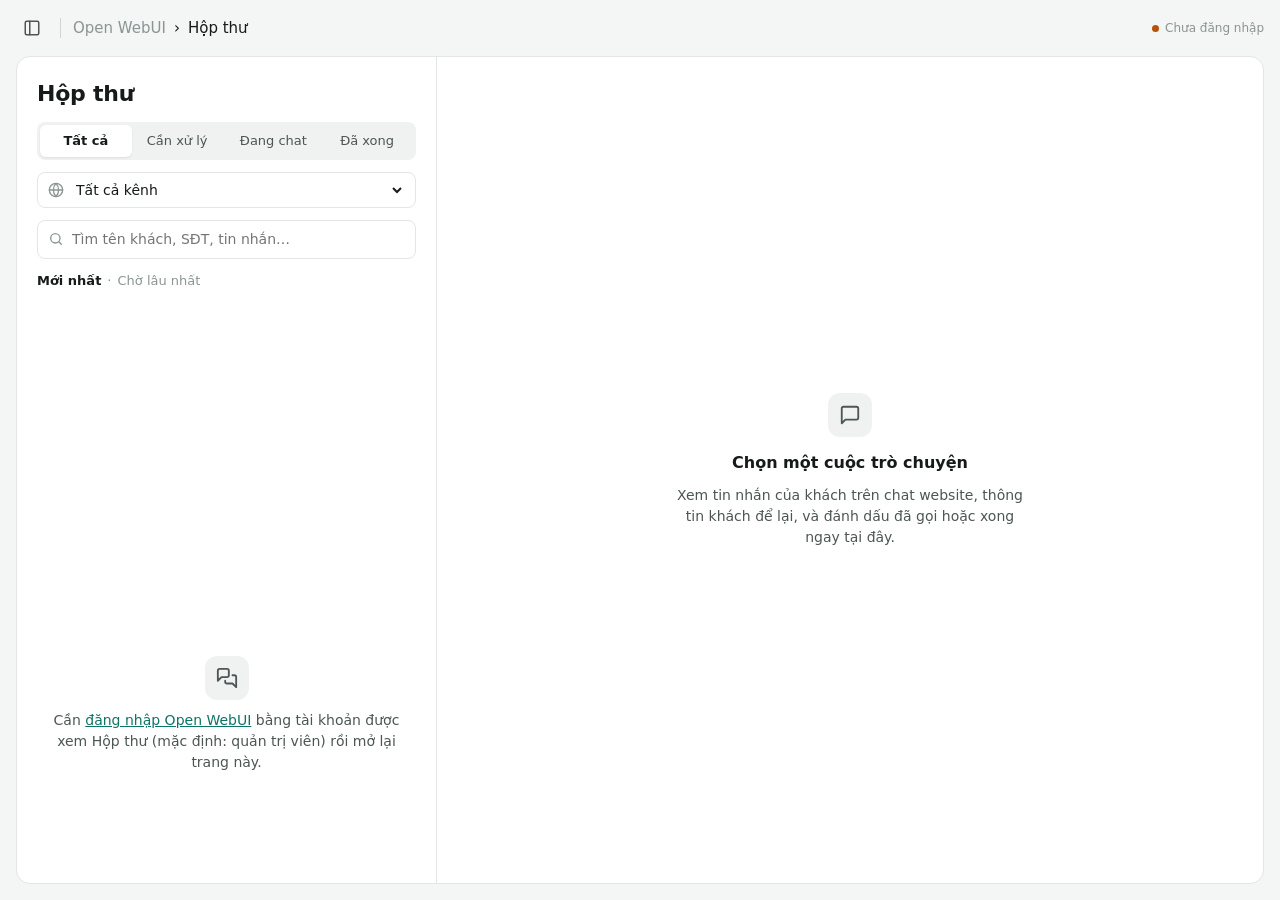
==== static/hop-thu/index.html @ c61198aa "Website chatbot runs inside Open WebUI; Hermes needs no setup The chatbot no longer lives in a Herme" ====
<!doctype html>
<html lang="vi">
<head>
<meta charset="utf-8">
<meta name="viewport" content="width=device-width, initial-scale=1">
<title>Hộp thư · Open WebUI</title>
<link rel="icon" href="/static/favicon.png">
<!--
  Trang Hop thu cho chatbot website (Hermes, skill chatbot-tu-van). Open WebUI phuc vu file nay o
  /static/hop-thu/index.html; cung origin nen lay duoc token dang nhap Open WebUI (localStorage.token).
  Du lieu o backend cqf_openwebui (cung Open WebUI): /api/v1/cqf/inbox/*.
  Khong doc / ghi chat nao cua Open WebUI.
-->
<style>
:root {
  --bg: #f4f5f5; --surface: #ffffff; --raised: #f0f2f2; --line: #e2e6e5; --line-strong: #d0d6d4;
  --ink: #161b1a; --ink-2: #4c5654; --ink-3: #8b9593;
  --accent: #0e7466; --accent-soft: #e3f2ef; --on-accent: #ffffff;
  --warn: #b45309; --warn-soft: #fdf1e3; --bad: #b42318; --bad-soft: #fcebea; --ok: #157f3d; --ok-soft: #e6f4ea;
  --bubble-in: #f0f2f2; --bubble-out: #e3f2ef;
  --r: 8px; --r-lg: 14px;
  --font: ui-sans-serif, system-ui, -apple-system, "Segoe UI", Roboto, "Helvetica Neue", Arial, sans-serif;
  color-scheme: light;
}
:root.dark {
  --bg: #0f1312; --surface: #171c1b; --raised: #1f2625; --line: #29312f; --line-strong: #364140;
  --ink: #e7ecea; --ink-2: #a9b4b1; --ink-3: #75817e;
  --accent: #3cc2ae; --accent-soft: #143a34; --on-accent: #0b1513;
  --warn: #f0a24b; --warn-soft: #3a2a16; --bad: #f2867d; --bad-soft: #3d1d1b; --ok: #5ccb83; --ok-soft: #173322;
  --bubble-in: #1f2625; --bubble-out: #143a34;
  color-scheme: dark;
}
* { box-sizing: border-box; }
html, body { height: 100%; margin: 0; }
body { background: var(--bg); color: var(--ink); font: 14px/1.5 var(--font); display: flex; flex-direction: column; }
button, input, select { font: inherit; color: inherit; }
button { cursor: pointer; }
:focus-visible { outline: 2px solid var(--accent); outline-offset: 1px; }
[hidden] { display: none !important; }
.dview { display: flex; flex-direction: column; flex: 1; min-height: 0; }
.sr { position: absolute; width: 1px; height: 1px; overflow: hidden; clip: rect(0 0 0 0); }

/* thanh tren */
.top { display: flex; align-items: center; gap: 12px; padding: 12px max(16px, env(safe-area-inset-right)) 12px max(16px, env(safe-area-inset-left)); }
.icon-btn { display: inline-grid; place-items: center; width: 32px; height: 32px; border-radius: var(--r); border: 0; background: transparent; color: var(--ink-2); text-decoration: none; }
.icon-btn:hover { background: var(--raised); color: var(--ink); }
.crumb { display: flex; align-items: center; gap: 8px; font-size: 15px; min-width: 0; white-space: nowrap; }
@media (max-width: 480px) { .live span { display: none; } }
.crumb a { color: var(--ink-3); text-decoration: none; }
.crumb a:hover { color: var(--ink); }
.crumb b { font-weight: 500; }
.sep { width: 1px; height: 20px; background: var(--line-strong); }
.top .spacer { flex: 1; }
.live { display: flex; align-items: center; gap: 6px; font-size: 12px; color: var(--ink-3); font-variant-numeric: tabular-nums; }
.live i { width: 7px; height: 7px; border-radius: 50%; background: var(--ok); }
.live.off i { background: var(--warn); }

/* khung 2 cot */
.shell { flex: 1; min-height: 0; margin: 0 max(16px, env(safe-area-inset-right)) max(16px, env(safe-area-inset-bottom)) max(16px, env(safe-area-inset-left));
  display: grid; grid-template-columns: minmax(300px, 420px) minmax(0, 1fr); background: var(--surface); border: 1px solid var(--line); border-radius: var(--r-lg); overflow: hidden; }
.list-pane { display: flex; flex-direction: column; min-height: 0; border-right: 1px solid var(--line); }
.list-head { display: flex; flex-direction: column; gap: 12px; padding: 20px 20px 8px; }
.list-title { display: flex; align-items: center; justify-content: space-between; gap: 8px; }
.list-title h1 { margin: 0; font-size: 22px; font-weight: 700; letter-spacing: -0.01em; }
.tabs { display: grid; grid-auto-flow: column; grid-auto-columns: 1fr; gap: 2px; padding: 3px; background: var(--raised); border-radius: var(--r); }
.tab { border: 0; background: transparent; padding: 6px 4px; border-radius: 6px; color: var(--ink-2); font-size: 13px; display: inline-flex; align-items: center; justify-content: center; gap: 5px; white-space: nowrap; }
.tab[aria-selected="true"] { background: var(--surface); color: var(--ink); font-weight: 600; box-shadow: 0 1px 2px rgba(0,0,0,.08); }
.tab .n { font-size: 11px; font-weight: 600; font-variant-numeric: tabular-nums; color: var(--ink-3); }
.tab .n.hot { color: var(--on-accent); background: var(--warn); padding: 0 5px; border-radius: 999px; }
.field { display: flex; align-items: center; gap: 8px; border: 1px solid var(--line); border-radius: var(--r); padding: 0 10px; background: var(--surface); }
.field:focus-within { border-color: var(--accent); }
.field input, .field select { flex: 1; min-width: 0; border: 0; background: transparent; padding: 8px 0; outline: none; }
.field svg { color: var(--ink-3); flex: none; }
.sortrow { display: flex; align-items: center; gap: 6px; font-size: 13px; color: var(--ink-3); padding: 4px 20px 8px; }
.sortrow button { border: 0; background: none; padding: 0; color: var(--ink-3); }
.sortrow button[aria-pressed="true"] { color: var(--ink); font-weight: 600; }
.sortrow .count { margin-left: auto; font-variant-numeric: tabular-nums; }

.items { list-style: none; margin: 0; padding: 0 8px 8px; overflow-y: auto; flex: 1; min-height: 0; }
.item { display: grid; grid-template-columns: 40px minmax(0, 1fr); gap: 10px; padding: 10px 12px; border-radius: var(--r); cursor: pointer; position: relative; }
.item:hover { background: var(--raised); }
.item[aria-selected="true"] { background: var(--accent-soft); }
.avatar { width: 40px; height: 40px; border-radius: 50%; display: grid; place-items: center; font-weight: 600; color: var(--ink-2); background: var(--raised); position: relative; }
.item[aria-selected="true"] .avatar { background: var(--surface); }
.avatar .ch { position: absolute; right: -2px; bottom: -2px; width: 16px; height: 16px; border-radius: 50%; display: grid; place-items: center; background: var(--accent); color: #fff; border: 2px solid var(--surface); }
.avatar .ch svg { width: 9px; height: 9px; }
.row1 { display: flex; align-items: baseline; gap: 8px; min-width: 0; }
.name { font-weight: 500; min-width: 0; overflow: hidden; text-overflow: ellipsis; white-space: nowrap; }
.item.unread .name { font-weight: 700; }
.when { margin-left: auto; font-size: 12px; color: var(--ink-3); white-space: nowrap; font-variant-numeric: tabular-nums; }
.snippet { font-size: 13px; color: var(--ink-2); overflow: hidden; text-overflow: ellipsis; white-space: nowrap; }
.item.unread .snippet { color: var(--ink); }
.chips { display: flex; gap: 6px; margin-top: 4px; flex-wrap: wrap; }
.chip { font-size: 11px; font-weight: 600; padding: 0 7px; border-radius: 999px; line-height: 18px; white-space: nowrap; }
.c-warn { background: var(--warn-soft); color: var(--warn); }
.c-acc { background: var(--accent-soft); color: var(--accent); }
.c-ok { background: var(--ok-soft); color: var(--ok); }
.c-bad { background: var(--bad-soft); color: var(--bad); }
.c-muted { background: var(--raised); color: var(--ink-2); }
.dot { position: absolute; right: 12px; bottom: 14px; width: 8px; height: 8px; border-radius: 50%; background: var(--accent); }

.empty { display: flex; flex-direction: column; align-items: center; justify-content: center; text-align: center; gap: 10px; padding: 48px 24px; color: var(--ink-2); flex: 1; }
.empty .ico { width: 44px; height: 44px; border-radius: 12px; display: grid; place-items: center; background: var(--raised); color: var(--ink-2); }
.empty h2 { margin: 4px 0 0; font-size: 16px; font-weight: 600; color: var(--ink); }
.empty p { margin: 0; max-width: 40ch; }
.empty a { color: var(--accent); }

/* cot phai */
.detail { display: flex; flex-direction: column; min-width: 0; min-height: 0; }
.d-head { display: flex; align-items: center; gap: 12px; padding: 14px 20px; border-bottom: 1px solid var(--line); flex-wrap: wrap; }
.d-head .back { display: none; }
.d-who { display: flex; flex-direction: column; min-width: 0; flex: 1; }
.d-who b { font-size: 16px; overflow: hidden; text-overflow: ellipsis; white-space: nowrap; }
.d-who span { font-size: 12.5px; color: var(--ink-3); }
.d-actions { display: flex; gap: 6px; flex-wrap: wrap; align-items: center; }
.btn { border: 1px solid var(--line-strong); background: var(--surface); padding: 6px 12px; border-radius: var(--r); font-size: 13px; font-weight: 600; display: inline-flex; align-items: center; gap: 6px; text-decoration: none; color: var(--ink); }
.btn:hover { background: var(--raised); }
.btn.primary { background: var(--accent); border-color: var(--accent); color: var(--on-accent); }
.btn.primary:hover { filter: brightness(1.05); }
.btn:disabled { opacity: .55; cursor: default; }
.d-body { flex: 1; min-height: 0; display: grid; grid-template-columns: minmax(0, 1fr) 280px; }
.thread { overflow-y: auto; padding: 20px; display: flex; flex-direction: column; gap: 10px; min-height: 0; }
.day { align-self: center; font-size: 11.5px; color: var(--ink-3); padding: 2px 10px; background: var(--raised); border-radius: 999px; margin: 6px 0; }
.msg { max-width: 72%; display: flex; flex-direction: column; gap: 2px; }
.msg .meta { font-size: 11.5px; color: var(--ink-3); }
.msg .text { padding: 8px 12px; border-radius: 12px; white-space: pre-wrap; overflow-wrap: anywhere; }
.msg.in { align-self: flex-start; }
.msg.in .text { background: var(--bubble-in); border-top-left-radius: 4px; }
.msg.out { align-self: flex-end; align-items: flex-end; }
.msg.out .text { background: var(--bubble-out); border-top-right-radius: 4px; }
.event { align-self: stretch; border: 1px solid var(--line); border-left: 3px solid var(--warn); border-radius: var(--r); padding: 8px 12px; font-size: 13px; color: var(--ink-2); background: var(--surface); }
.event.acc { border-left-color: var(--accent); }
.event.bad { border-left-color: var(--bad); }
.event b { display: block; font-size: 11px; text-transform: uppercase; letter-spacing: .08em; color: var(--warn); }
.event.acc b { color: var(--accent); }
.event.bad b { color: var(--bad); }
.side { border-left: 1px solid var(--line); overflow-y: auto; padding: 18px; display: flex; flex-direction: column; gap: 16px; min-height: 0; }
.side h3 { margin: 0; font-size: 11px; font-weight: 600; text-transform: uppercase; letter-spacing: .1em; color: var(--ink-3); }
.kv { display: flex; flex-direction: column; gap: 10px; margin: 0; }
.kv div { display: flex; flex-direction: column; min-width: 0; }
.kv dt { font-size: 12px; color: var(--ink-3); }
.kv dd { margin: 0; overflow-wrap: anywhere; }
.kv dd.num { font-variant-numeric: tabular-nums; }
.copy { border: 0; background: none; padding: 0 0 0 6px; color: var(--accent); font-size: 12px; }
.hint { font-size: 12.5px; color: var(--ink-3); }
.toast { position: fixed; left: 50%; bottom: max(20px, env(safe-area-inset-bottom)); transform: translateX(-50%); background: var(--ink); color: var(--surface); padding: 8px 14px; border-radius: var(--r); font-size: 13px; }

/* nhung trong Open WebUI (loader.js, ?embed=1): sidebar cua Open WebUI ben trai, nen trung mau Open WebUI */
:root.embed { --bg: #ffffff; }
:root.embed.dark { --bg: #171717; --surface: #1c1c1c; }
.embed .top { display: none; }
.embed .shell { margin: 0; border: 0; border-radius: 0; }
@media (max-width: 760px) {
  .embed .top { display: flex; padding-top: max(10px, env(safe-area-inset-top)); padding-bottom: 6px; }
  .embed .crumb a, .embed .crumb a + span { display: none; }
}

@media (max-width: 1100px) { .d-body { grid-template-columns: minmax(0, 1fr); } .side { border-left: 0; border-top: 1px solid var(--line); max-height: 40%; } }
@media (max-width: 760px) {
  .shell { grid-template-columns: minmax(0, 1fr); }
  .shell.has-detail .list-pane { display: none; }
  .shell:not(.has-detail) .detail { display: none; }
  .list-pane { border-right: 0; }
  .d-head .back { display: inline-grid; }
  .msg { max-width: 88%; }
}
@media (prefers-reduced-motion: no-preference) { .item, .btn, .tab { transition: background-color .1s, color .1s; } }
</style>
</head>
<body>
<header class="top">
  <a class="icon-btn" href="/" id="homeBtn" title="Về Open WebUI" aria-label="Về Open WebUI">
    <svg width="18" height="18" viewBox="0 0 24 24" fill="none" stroke="currentColor" stroke-width="2" stroke-linecap="round" stroke-linejoin="round" aria-hidden="true"><rect x="3" y="3" width="18" height="18" rx="2"/><path d="M9 3v18"/></svg>
  </a>
  <span class="sep" aria-hidden="true"></span>
  <nav class="crumb" aria-label="Vị trí"><a href="/">Open WebUI</a><span aria-hidden="true">›</span><b>Hộp thư</b></nav>
  <span class="spacer"></span>
  <span class="live" id="live" role="status"><i aria-hidden="true"></i><span id="liveText">Đang tải…</span></span>
</header>

<main class="shell" id="shell">
  <section class="list-pane" aria-label="Danh sách khách">
    <div class="list-head">
      <div class="list-title"><h1>Hộp thư</h1></div>
      <div class="tabs" role="tablist" aria-label="Trạng thái" id="tabs">
        <button class="tab" role="tab" data-tab="all" aria-selected="true">Tất cả</button>
        <button class="tab" role="tab" data-tab="can_xu_ly" aria-selected="false">Cần xử lý <span class="n" id="nTodo"></span></button>
        <button class="tab" role="tab" data-tab="dang_chat" aria-selected="false">Đang chat</button>
        <button class="tab" role="tab" data-tab="da_xong" aria-selected="false">Đã xong</button>
      </div>
      <label class="field" for="channel">
        <svg width="16" height="16" viewBox="0 0 24 24" fill="none" stroke="currentColor" stroke-width="2" stroke-linecap="round" stroke-linejoin="round" aria-hidden="true"><circle cx="12" cy="12" r="10"/><path d="M2 12h20M12 2a15.3 15.3 0 0 1 4 10 15.3 15.3 0 0 1-4 10 15.3 15.3 0 0 1-4-10 15.3 15.3 0 0 1 4-10z"/></svg>
        <span class="sr">Kênh</span>
        <select id="channel"><option value="">Tất cả kênh</option><option value="web">Chat website</option></select>
      </label>
      <label class="field" for="q">
        <svg width="16" height="16" viewBox="0 0 24 24" fill="none" stroke="currentColor" stroke-width="2" stroke-linecap="round" aria-hidden="true"><circle cx="11" cy="11" r="7"/><path d="m20 20-3.5-3.5"/></svg>
        <span class="sr">Tìm</span>
        <input id="q" type="search" placeholder="Tìm tên khách, SĐT, tin nhắn…" autocomplete="off">
      </label>
    </div>
    <div class="sortrow">
      <button id="sortNew" aria-pressed="true">Mới nhất</button><span aria-hidden="true">·</span><button id="sortWait" aria-pressed="false">Chờ lâu nhất</button>
      <span class="count" id="count"></span>
    </div>
    <ul class="items" id="items" role="listbox" aria-label="Khách"></ul>
    <div class="empty" id="listEmpty" hidden>
      <div class="ico" aria-hidden="true"><svg width="22" height="22" viewBox="0 0 24 24" fill="none" stroke="currentColor" stroke-width="2" stroke-linecap="round" stroke-linejoin="round"><path d="M14 9a2 2 0 0 1-2 2H6l-4 4V4a2 2 0 0 1 2-2h8a2 2 0 0 1 2 2z"/><path d="M18 9h2a2 2 0 0 1 2 2v11l-4-4h-6a2 2 0 0 1-2-2v-1"/></svg></div>
      <p id="listEmptyText">Chưa có cuộc trò chuyện. Khách nhắn qua khung chat trên website sẽ hiện ở đây.</p>
    </div>
  </section>

  <section class="detail" id="detail" aria-label="Cuộc trò chuyện">
    <div class="empty" id="detailEmpty">
      <div class="ico" aria-hidden="true"><svg width="22" height="22" viewBox="0 0 24 24" fill="none" stroke="currentColor" stroke-width="2" stroke-linecap="round" stroke-linejoin="round"><path d="M21 15a2 2 0 0 1-2 2H7l-4 4V5a2 2 0 0 1 2-2h14a2 2 0 0 1 2 2z"/></svg></div>
      <h2>Chọn một cuộc trò chuyện</h2>
      <p>Xem tin nhắn của khách trên chat website, thông tin khách để lại, và đánh dấu đã gọi hoặc xong ngay tại đây.</p>
    </div>
    <div class="dview" id="detailView" hidden>
      <div class="d-head">
        <button class="icon-btn back" id="back" aria-label="Quay lại danh sách"><svg width="18" height="18" viewBox="0 0 24 24" fill="none" stroke="currentColor" stroke-width="2" stroke-linecap="round" aria-hidden="true"><path d="m15 18-6-6 6-6"/></svg></button>
        <div class="avatar" id="dAvatar" aria-hidden="true"></div>
        <div class="d-who"><b id="dName"></b><span id="dSub"></span></div>
        <div class="d-actions" id="dActions"></div>
      </div>
      <div class="d-body">
        <div class="thread" id="thread" aria-live="polite"></div>
        <aside class="side" aria-label="Thông tin khách">
          <h3>Thông tin khách</h3>
          <dl class="kv" id="kv"></dl>
          <h3>Hoạt động</h3>
          <dl class="kv" id="kv2"></dl>
          <p class="hint">Chưa trả lời khách từ đây được: gọi lại theo số khách để lại.</p>
        </aside>
      </div>
    </div>
  </section>
</main>
<div class="toast" id="toast" role="status" hidden></div>

<script src="/static/hop-thu/hop-thu.js?v=4" defer></script>
</body>
</html>
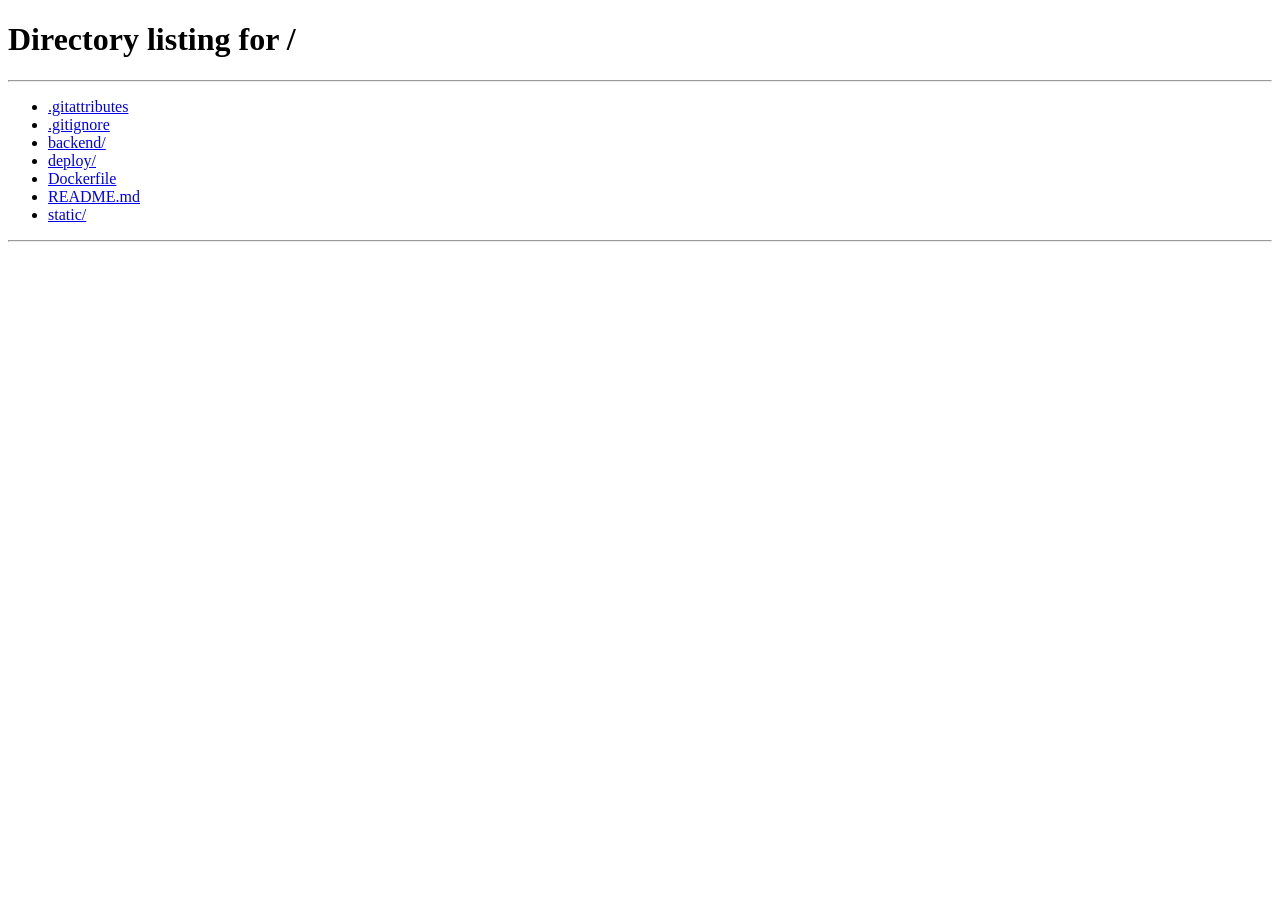
==== commit 7ef368e7: "Custom pages always open inside Open WebUI, sidebar kept Opening Hộp thư, Chatbot, Thử chatbot or Ki" ====
--- a/static/hop-thu/index.html
+++ b/static/hop-thu/index.html
@@ -3,6 +3,8 @@
 <head>
 <meta charset="utf-8">
 <meta name="viewport" content="width=device-width, initial-scale=1">
+<!-- Mo rieng (link cu, bookmark, Ctrl+bam): ve Open WebUI de giu sidebar; ?standalone=1 de mo rieng -->
+<script>if (window.top === window && !/[?&]standalone/.test(location.search)) location.replace('/#hop-thu');</script>
 <title>Hộp thư · Open WebUI</title>
 <link rel="icon" href="/static/favicon.png">
 <!--
@@ -142,6 +144,19 @@
 .kv dd { margin: 0; overflow-wrap: anywhere; }
 .kv dd.num { font-variant-numeric: tabular-nums; }
 .copy { border: 0; background: none; padding: 0 0 0 6px; color: var(--accent); font-size: 12px; }
+.btn.small { padding: 4px 10px; font-size: 12px; align-self: flex-start; }
+.editform { display: flex; flex-direction: column; gap: 8px; }
+.editform label { display: flex; flex-direction: column; gap: 3px; font-size: 12px; color: var(--ink-3); }
+.editform input, .editform textarea { font: inherit; font-size: 13px; color: var(--ink); border: 1px solid var(--line-strong); border-radius: var(--r); padding: 6px 8px; background: var(--surface); outline: none; }
+.editform input:focus, .editform textarea:focus { border-color: var(--accent); }
+.editform textarea { min-height: 56px; resize: vertical; }
+.editbtns { display: flex; gap: 6px; }
+.msg .text.md { white-space: normal; }
+.msg .text.md p { margin: 0 0 6px; } .msg .text.md p:last-child { margin: 0; }
+.msg .text.md ul, .msg .text.md ol { margin: 2px 0 6px; padding-left: 20px; }
+.msg .text .tw { overflow-x: auto; margin: 4px 0; }
+.msg .text table { border-collapse: collapse; font-size: 12.5px; }
+.msg .text th, .msg .text td { border: 1px solid var(--line); padding: 4px 8px; text-align: left; white-space: nowrap; }
 .hint { font-size: 12.5px; color: var(--ink-3); }
 .toast { position: fixed; left: 50%; bottom: max(20px, env(safe-area-inset-bottom)); transform: translateX(-50%); background: var(--ink); color: var(--surface); padding: 8px 14px; border-radius: var(--r); font-size: 13px; }
 
@@ -238,6 +253,6 @@
 </main>
 <div class="toast" id="toast" role="status" hidden></div>
 
-<script src="/static/hop-thu/hop-thu.js?v=4" defer></script>
+<script src="/static/hop-thu/hop-thu.js?v=7" defer></script>
 </body>
 </html>
